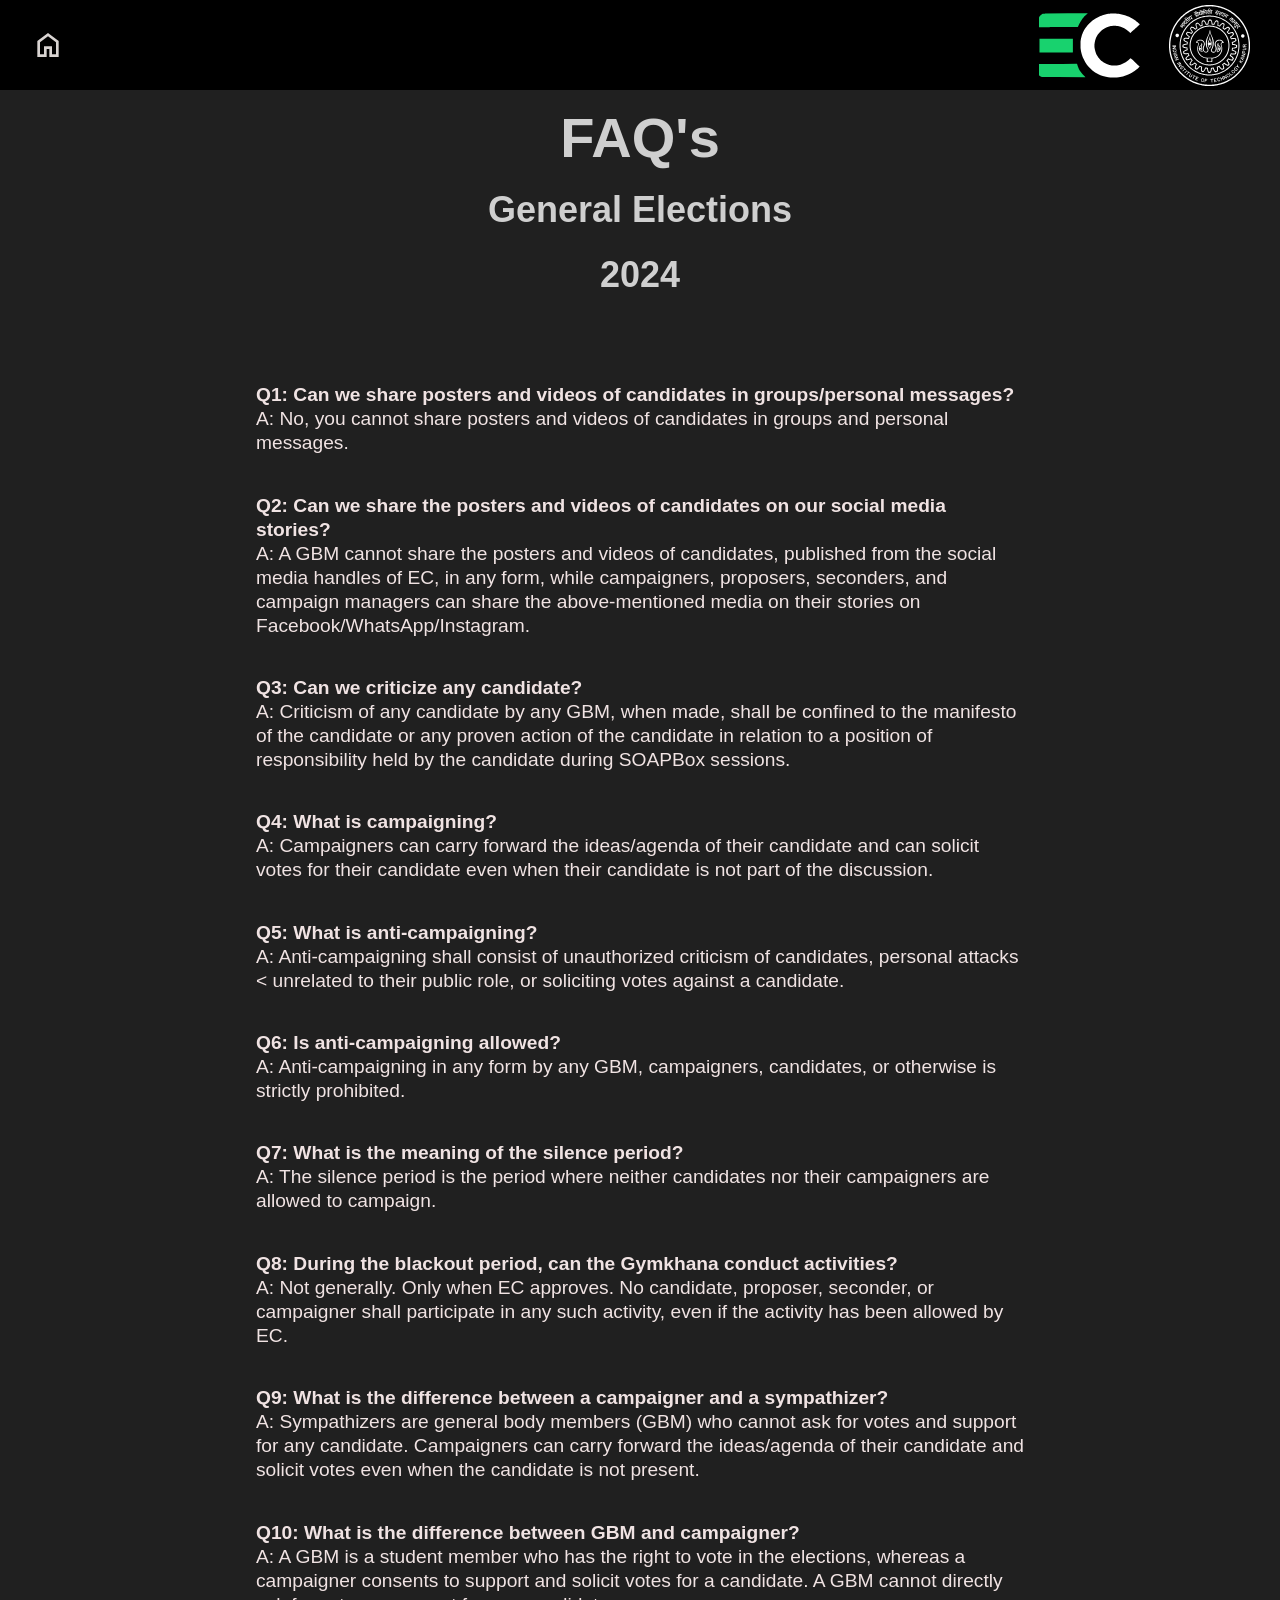
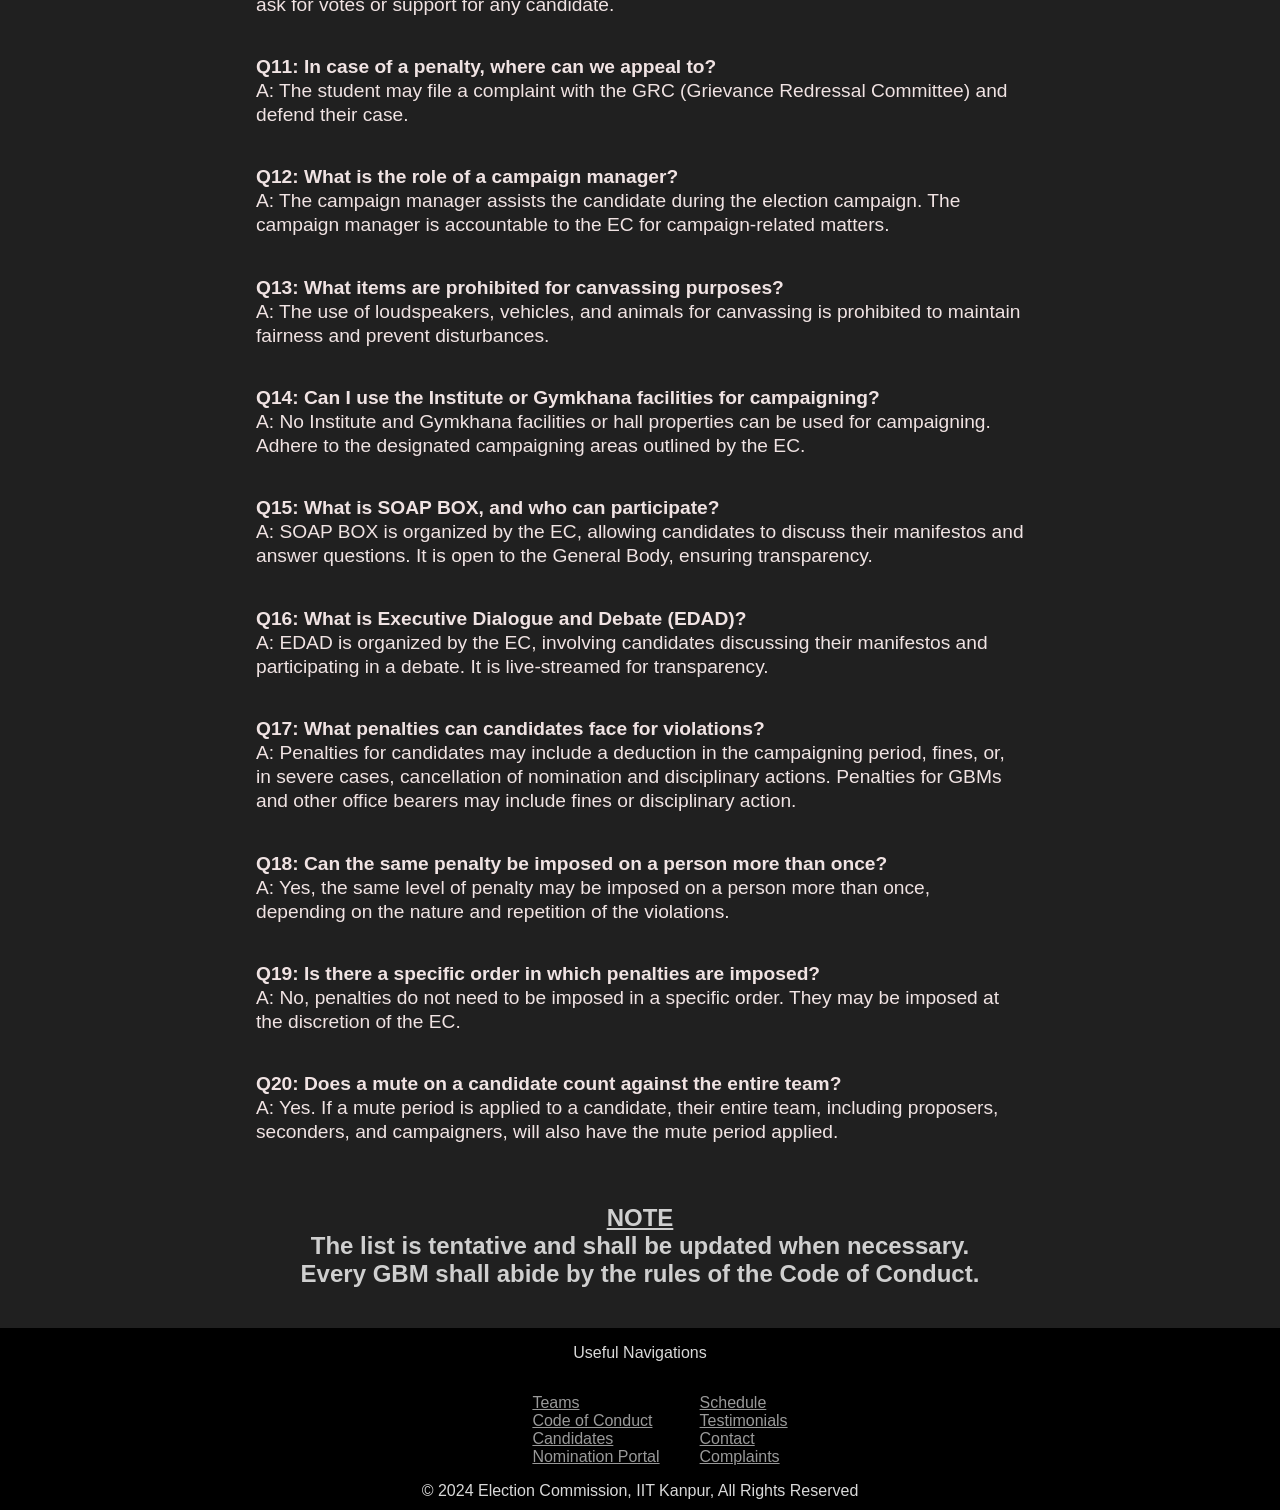
==== faqs.html @ 20350db9 "Feature: Implement FAQ page" ====
<!DOCTYPE html>
<html lang="en">
  <head>
    <meta charset="UTF-8" />
    <meta name="viewport" content="width=device-width, initial-scale=1.0" />
    <title>Schedule</title>
    <link
      rel="shortcut icon"
      href="assets/images/faqs/faqs.svg"
      type="image/x-icon"
    />
    <link rel="stylesheet" href="assets/css/faq_style.css" />
    <link rel="stylesheet" href="assets/css/faqsstyle.css" />
    <link rel="stylesheet" href="assets/css/footer_faq.css" />
  </head>

  <body>
    <section style="display: flex">
      <div>
        <a href="https://eciitk.com/" target="_blank" class="home-logo">
          <img src="assets/images/faqs/home.svg" alt="Home" />
        </a>
      </div>
      <div class="logoDiv">
        <a href="/" target="_blank" class="logoHref">
          <img
            src="assets/images/faqs/ec-logo.svg"
            alt="EC Logo"
            class="logo"
          />
          <img
            src="assets/images/faqs/iitk-logo.svg"
            alt="IITK Logo"
            class="logo"
          />
        </a>
      </div>
    </section>
    <main id="mainContent">
      <section>
        <h1 style="text-align: center; font-size: 3.5rem; margin: 15px">
          FAQ's <br />
          <span style="font-size: 2.25rem"
            >General Elections <br />
            2024 <br
          /></span>
        </h1>

        <div class="faq">
          <div>
            <p>
              <b
                >Q1: Can we share posters and videos of candidates in
                groups/personal messages?</b
              >
              <br />
              A: No, you cannot share posters and videos of candidates in groups
              and personal messages.
            </p>
          </div>
          <div>
            <p>
              <b
                >Q2: Can we share the posters and videos of candidates on our
                social media stories?</b
              >
              <br />
              A: A GBM cannot share the posters and videos of candidates,
              published from the social media handles of EC, in any form, while
              campaigners, proposers, seconders, and campaign managers can share
              the above-mentioned media on their stories on
              Facebook/WhatsApp/Instagram.
            </p>
          </div>
          <div>
            <p>
              <b>Q3: Can we criticize any candidate?</b> <br />
              A: Criticism of any candidate by any GBM, when made, shall be
              confined to the manifesto of the candidate or any proven action of
              the candidate in relation to a position of responsibility held by
              the candidate during SOAPBox sessions.
            </p>
          </div>
          <div>
            <p>
              <b>Q4: What is campaigning?</b> <br />
              A: Campaigners can carry forward the ideas/agenda of their
              candidate and can solicit votes for their candidate even when
              their candidate is not part of the discussion.
            </p>
          </div>
          <div>
            <p>
              <b>Q5: What is anti-campaigning?</b> <br />
              A: Anti-campaigning shall consist of unauthorized criticism of
              candidates, personal attacks < unrelated to their public role, or
              soliciting votes against a candidate.
            </p>
          </div>
          <div>
            <p>
              <b>Q6: Is anti-campaigning allowed?</b> <br />
              A: Anti-campaigning in any form by any GBM, campaigners,
              candidates, or otherwise is strictly prohibited.
            </p>
          </div>
          <div>
            <p>
              <b>Q7: What is the meaning of the silence period?</b> <br />
              A: The silence period is the period where neither candidates nor
              their campaigners are allowed to campaign.
            </p>
          </div>
          <div>
            <p>
              <b
                >Q8: During the blackout period, can the Gymkhana conduct
                activities?</b
              >
              <br />
              A: Not generally. Only when EC approves. No candidate, proposer,
              seconder, or campaigner shall participate in any such activity,
              even if the activity has been allowed by EC.
            </p>
          </div>
          <div>
            <p>
              <b
                >Q9: What is the difference between a campaigner and a
                sympathizer?</b
              >
              <br />
              A: Sympathizers are general body members (GBM) who cannot ask for
              votes and support for any candidate. Campaigners can carry forward
              the ideas/agenda of their candidate and solicit votes even when
              the candidate is not present.
            </p>
          </div>
          <div>
            <p>
              <b>Q10: What is the difference between GBM and campaigner?</b>
              <br />
              A: A GBM is a student member who has the right to vote in the
              elections, whereas a campaigner consents to support and solicit
              votes for a candidate. A GBM cannot directly ask for votes or
              support for any candidate.
            </p>
          </div>
          <div>
            <p>
              <b>Q11: In case of a penalty, where can we appeal to?</b> <br />
              A: The student may file a complaint with the GRC (Grievance
              Redressal Committee) and defend their case.
            </p>
          </div>
          <div>
            <p>
              <b>Q12: What is the role of a campaign manager?</b> <br />
              A: The campaign manager assists the candidate during the election
              campaign. The campaign manager is accountable to the EC for
              campaign-related matters.
            </p>
          </div>
          <div>
            <p>
              <b>Q13: What items are prohibited for canvassing purposes?</b>
              <br />
              A: The use of loudspeakers, vehicles, and animals for canvassing
              is prohibited to maintain fairness and prevent disturbances.
            </p>
          </div>
          <div>
            <p>
              <b
                >Q14: Can I use the Institute or Gymkhana facilities for
                campaigning?</b
              >
              <br />
              A: No Institute and Gymkhana facilities or hall properties can be
              used for campaigning. Adhere to the designated campaigning areas
              outlined by the EC.
            </p>
          </div>
          <div>
            <p>
              <b>Q15: What is SOAP BOX, and who can participate?</b> <br />
              A: SOAP BOX is organized by the EC, allowing candidates to discuss
              their manifestos and answer questions. It is open to the General
              Body, ensuring transparency.
            </p>
          </div>
          <div>
            <p>
              <b>Q16: What is Executive Dialogue and Debate (EDAD)?</b> <br />
              A: EDAD is organized by the EC, involving candidates discussing
              their manifestos and participating in a debate. It is
              live-streamed for transparency.
            </p>
          </div>
          <div>
            <p>
              <b>Q17: What penalties can candidates face for violations?</b>
              <br />
              A: Penalties for candidates may include a deduction in the
              campaigning period, fines, or, in severe cases, cancellation of
              nomination and disciplinary actions. Penalties for GBMs and other
              office bearers may include fines or disciplinary action.
            </p>
          </div>
          <div>
            <p>
              <b
                >Q18: Can the same penalty be imposed on a person more than
                once?</b
              >
              <br />
              A: Yes, the same level of penalty may be imposed on a person more
              than once, depending on the nature and repetition of the
              violations.
            </p>
          </div>
          <div>
            <p>
              <b
                >Q19: Is there a specific order in which penalties are
                imposed?</b
              >
              <br />
              A: No, penalties do not need to be imposed in a specific order.
              They may be imposed at the discretion of the EC.
            </p>
          </div>
          <div>
            <p>
              <b
                >Q20: Does a mute on a candidate count against the entire
                team?</b
              >
              <br />
              A: Yes. If a mute period is applied to a candidate, their entire
              team, including proposers, seconders, and campaigners, will also
              have the mute period applied.
            </p>
          </div>
        </div>

        <h5 style="text-align: center">
          <span style="font-weight: bolder"><u>NOTE</u></span> <br />
          The list is tentative and shall be updated when necessary. <br />
          Every GBM shall abide by the rules of the Code of Conduct.
        </h5>
      </section>
    </main>
    <div class="footer">
      <p>Useful Navigations</p>
      <div style="display: flex; justify-content: space-around" class="links">
        <div>
          <ul>
            <li><a href="/#team">Teams</a></li>
            <li><a href="coc.html">Code of Conduct</a></li>
            <li><a href="/#executives">Candidates</a></li>
            <li>
              <a href="https://nominations.eciitk.com/">Nomination Portal</a>
            </li>
          </ul>
        </div>
        <div>
          <ul>
            <li><a href="schedule.html">Schedule</a></li>
            <li><a href="/#testimonials">Testimonials</a></li>
            <li><a href="/#footer">Contact</a></li>
            <li><a href="https://complaints.eciitk.com/">Complaints</a></li>
          </ul>
        </div>
      </div>
      <div class="copyright">
        &copy; 2024 Election Commission, IIT Kanpur, All Rights Reserved
      </div>
    </div>
  </body>
  <script src="script.js"></script>
</html>
---- assets/css/faq_style.css ----
:root {
    font-size: 16px;
    font-family: Verdana, Geneva, Tahoma, sans-serif;
    --bg--primary: #D9D4D2;
    --bg--secondary: #0D0D0D;
    --transition--speed: 600ms;
}

body {
    color: rgb(219, 193, 193);
    background-color: #202020;
    margin: 0;
    padding: 0;
}

body a {
    text-decoration: none;
}

body::-webkit-scrollbar {
    width: 0.5rem;
}

body::-webkit-scrollbar-track {
    background: #D9D9D9;
}

body::-webkit-scrollbar-thumb {
    background: #6f6666;
}

main {
    display: flex;
    flex-direction: column;
}

.home-logo {
        display: flex;
        top: 0;
        position: sticky;
        align-items: center;
        justify-content: flex-end;
        width: 100%;
        background-color: #000;
        z-index: 1;
        opacity: 1;
        height: 10vh;
        padding-left: 1rem;
}

.logoDiv {
    display: flex;
    top: 0;
    position: sticky;
    align-items: center;
    justify-content: flex-end;
    width: 100%;
    background-color: #000;
    margin-left: 1rem;
    z-index: 1;
    opacity: 1;
    height: 10vh;
}

.logo {
    align-items: center;
    justify-content: center;
    height: 100%;
    padding-left: 1.5rem;
}

.logoHref {
    margin-right: 2.5%;
    align-items: center;
    justify-content: center;
    height: 90%;
    text-decoration: none;
}

.bodyContent {
    margin-top: 4rem;
}

#mainContent h1 {
    font-size: 4rem;
    opacity: 0.95;
}

#mainContent h2 {
    font-size: 3rem;
    opacity: 0.95;
}

#mainContent h3 {
    font-size: 2rem;
    opacity: 0.95;
}

#mainContent h5 {
    font-size: 1.5rem;
    opacity: 0.95;
}

#mainContent p {
    font-size: 1.2rem;
    line-height: 1.5rem;
    color: #fceeee;
    opacity: 0.95;
}

#mainContent {
    background-size: cover;
    background-position: center;
    background-repeat: no-repeat;
    height: 100%;
    min-width: 80%;
    display: flex;
    z-index: -1;
    color: #D9D9D9;
}

#mainContent {
    justify-content: center;
}


.marginal {
    margin-left: 7rem;
}

.marginal ul li {
    margin: 0.8rem;
}

.marginal ol li {
    margin: 0.8rem;
}

.useful-links {
    display: flex;
    justify-content: space-around;
}

.indexTarget {
    text-decoration: none;
    color: #0D0D0D;
    opacity: 0.6;
    margin-left: 5%;
}

.indexTarget:hover {
    opacity: 1;
}




@media (max-width: 800px) {
    
    main {
        margin-left: 0;
    }

    #mainContent h1 {
        font-size: 2.75rem;
        margin-right: 5%;
        opacity: 0.95;
    }
    
    #mainContent h2 {
        font-size: 2rem;
        margin-right: 5%;
        opacity: 0.95;
    }
    
    #mainContent h3 {
        font-size: 1.5rem;
        margin-right: 5%;
        opacity: 0.95;
    }
    
    #mainContent h5 {
        margin-right: 5%;
        opacity: 0.95;
    }
    
    #mainContent p {
        font-size: 1rem;
        margin-right: 5%;
        color: #404040;
        opacity: 0.95;
    }

    .marginal {
        margin-left: 0;
    }

}
---- assets/css/faqsstyle.css ----
.faq {
    display: flex;
    flex-direction: column;
    align-items: center;
    justify-content: center;
    margin-top: 5%;
    width: 100%;
}

.faq div {
    display: flex;
    flex-direction: column;
    align-items: left;
    justify-content: left;
    width: 60%;
}

#menuToggle {
    display: none;
}

@media (max-width: 800px) {
    

    .navbar {
        display: none;
    }

    .logoDiv {
        position: relative;
        z-index: 2;
    }

    main {
        margin-left: 0;
    }

    #menuToggle {
        display: block;
        position: absolute;
        top: 3.2%;
        left: 3.2%;
        z-index: 3;
    }
    
    #menuToggle input {
        display: block;
        width: 40px;
        height: 32px;
        position: absolute;
        top: -7px;
        left: -5px;
        cursor: pointer;
        opacity: 0;
        z-index: 2;
    }
    
    #menuToggle span {
        display: block;
        width: 33px;
        height: 4px;
        margin-bottom: 5px;
        position: relative;
        background: #cdcdcd;
        border-radius: 3px;
        z-index: 1;
        transform-origin: 4px 0px;
        transition: transform 0.5s cubic-bezier(0.77,0.2,0.05,1.0),
                    background 0.5s cubic-bezier(0.77,0.2,0.05,1.0),
                    opacity 0.55s ease;
    }
    
    #menu {
        position: absolute;
        width: 300px;
        margin: -100px 0 0 -50px;
        padding: 50px;
        padding-top: 125px;
        background: #ededed;
        list-style-type: none;
        transform-origin: 0% 0%;
        transform: translate(-100%, 0);
        transition: transform 0.5s cubic-bezier(0.77,0.2,0.05,1.0);
        min-height: 50vh;
    }

    #menu a li img {
        fill: #0D0D0D;
    }

    #menu li {
        padding: 10px 0;
        font-size: 22px;
    }

    #menu a li {
        text-decoration: none;
        color: #0D0D0D;
        transition: 600ms ease;
        display: flex;
        align-items: center;
        font-size: 1rem;
    }

    #menu a li:hover {
        opacity: 1;
        transition: 600ms ease;
    }
    
    #menuToggle input:checked ~ ul {
        transform: none;
    }
}
---- assets/css/footer_faq.css ----
.footer {
    display: flex;
    flex-direction: column;
    align-items: center;
    justify-content: center;
    background-color: #000;
    color: #D9D9D9;
    height: auto;
    width: 100%;
    bottom: 0;
    z-index: 1;
    padding: 0, 20px;
    padding-bottom: 10px;
}

.footer-construction {
    display: flex;
    flex-direction: column;
    align-items: center;
    justify-content: center;
    background-color: #000;
    color: #D9D9D9;
    height: auto;
    position: fixed;
    width: 100%;
    bottom: 0;
    z-index: 1;
    padding: 0, 20px;
    padding-bottom: 10px;
}

.footer ul {
    list-style: none;
}

a:hover {
    opacity: 1;
}

.footer a {
    text-decoration: underline;
    color: white;
    opacity: 0.6;
    transition: 400ms ease;
}

.footer a:hover {
    opacity: 1;
    transition: 400ms ease;
}

.footer-construction ul {
    list-style: none;
}

.footer-construction a {
    text-decoration: underline;
    color: white;
    opacity: 0.6;
    transition: 400ms ease;
}

.footer-construction a:hover {
    opacity: 1;
    transition: 400ms ease;
}

@media screen and (max-width: 800px){
    .footer {
        padding-bottom: 10px;
    }

    .footer-construction {
        padding-bottom: 10px;
    }

    .links {
        display: flex;
        width: 90%;
        align-items: center;
        justify-content: center;
        margin-right: 10%;
    }

    .copyright {
        margin-left: 5%;
    }
}
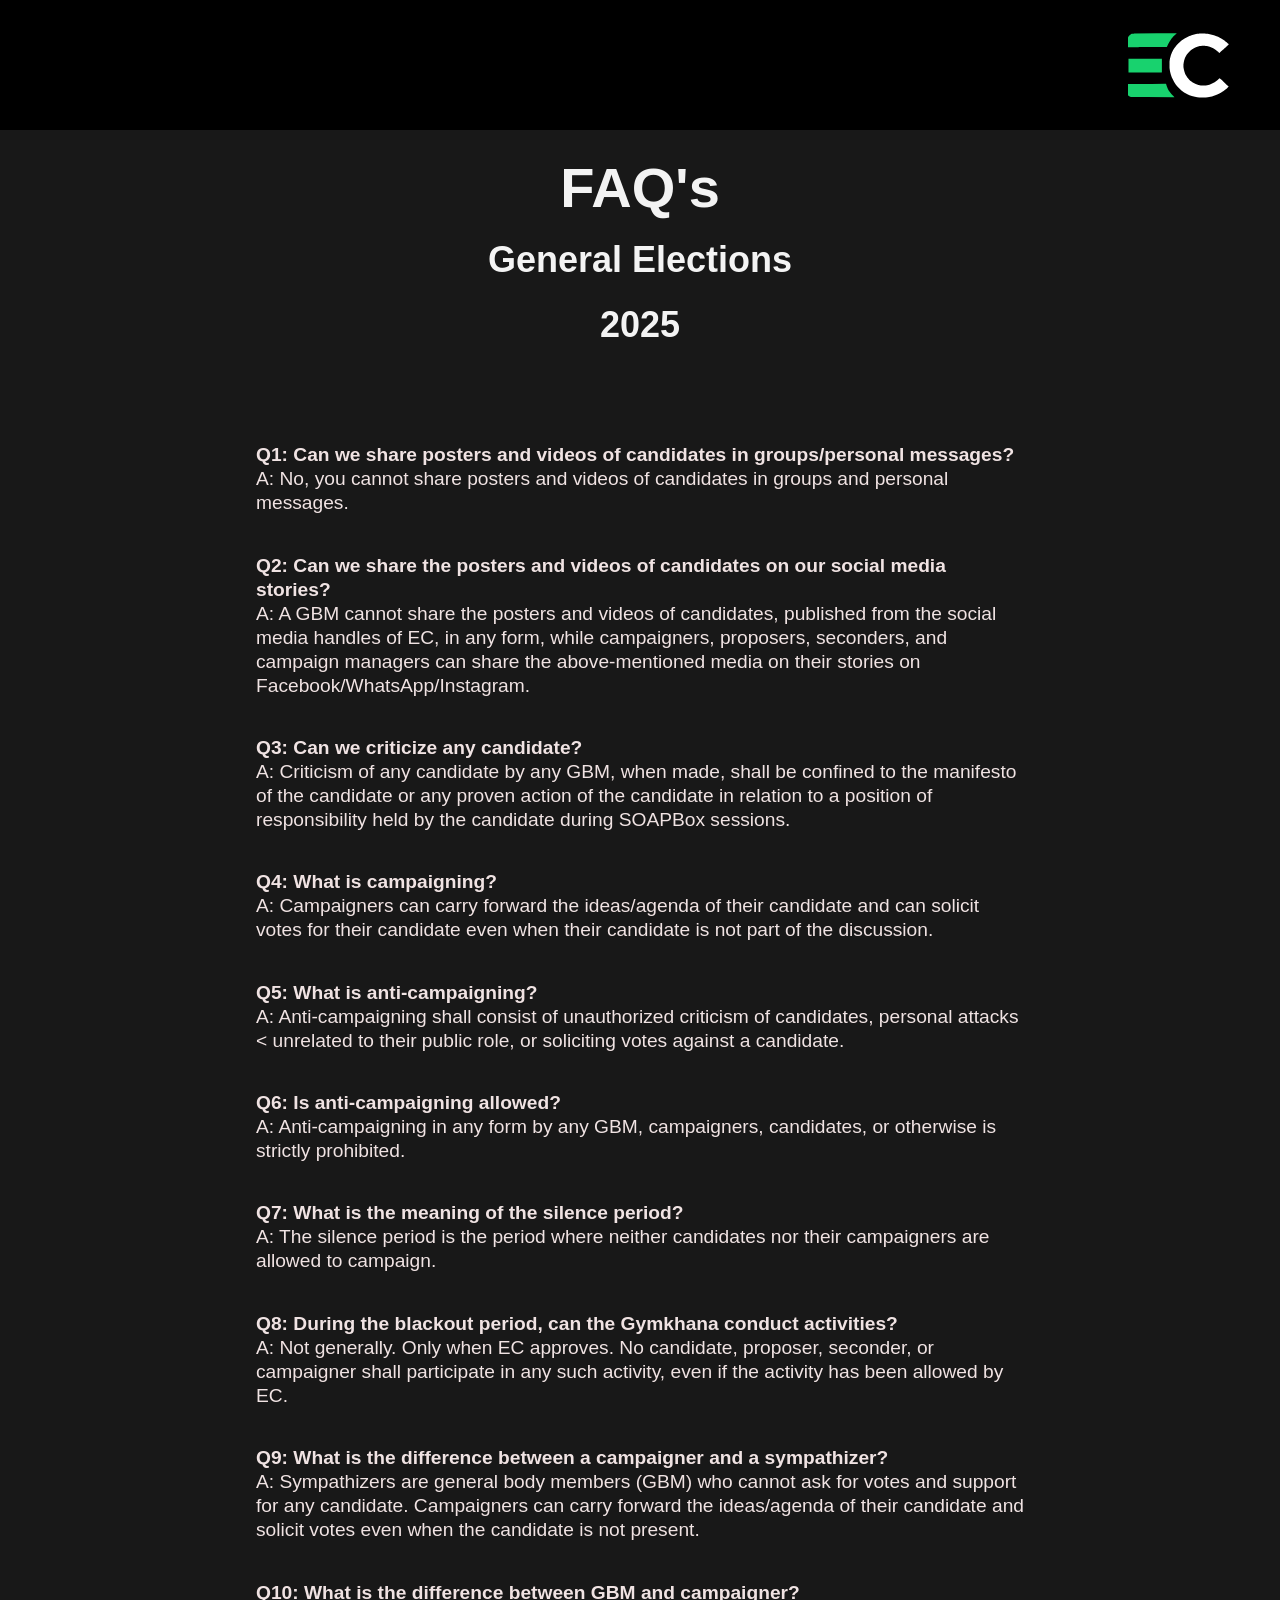
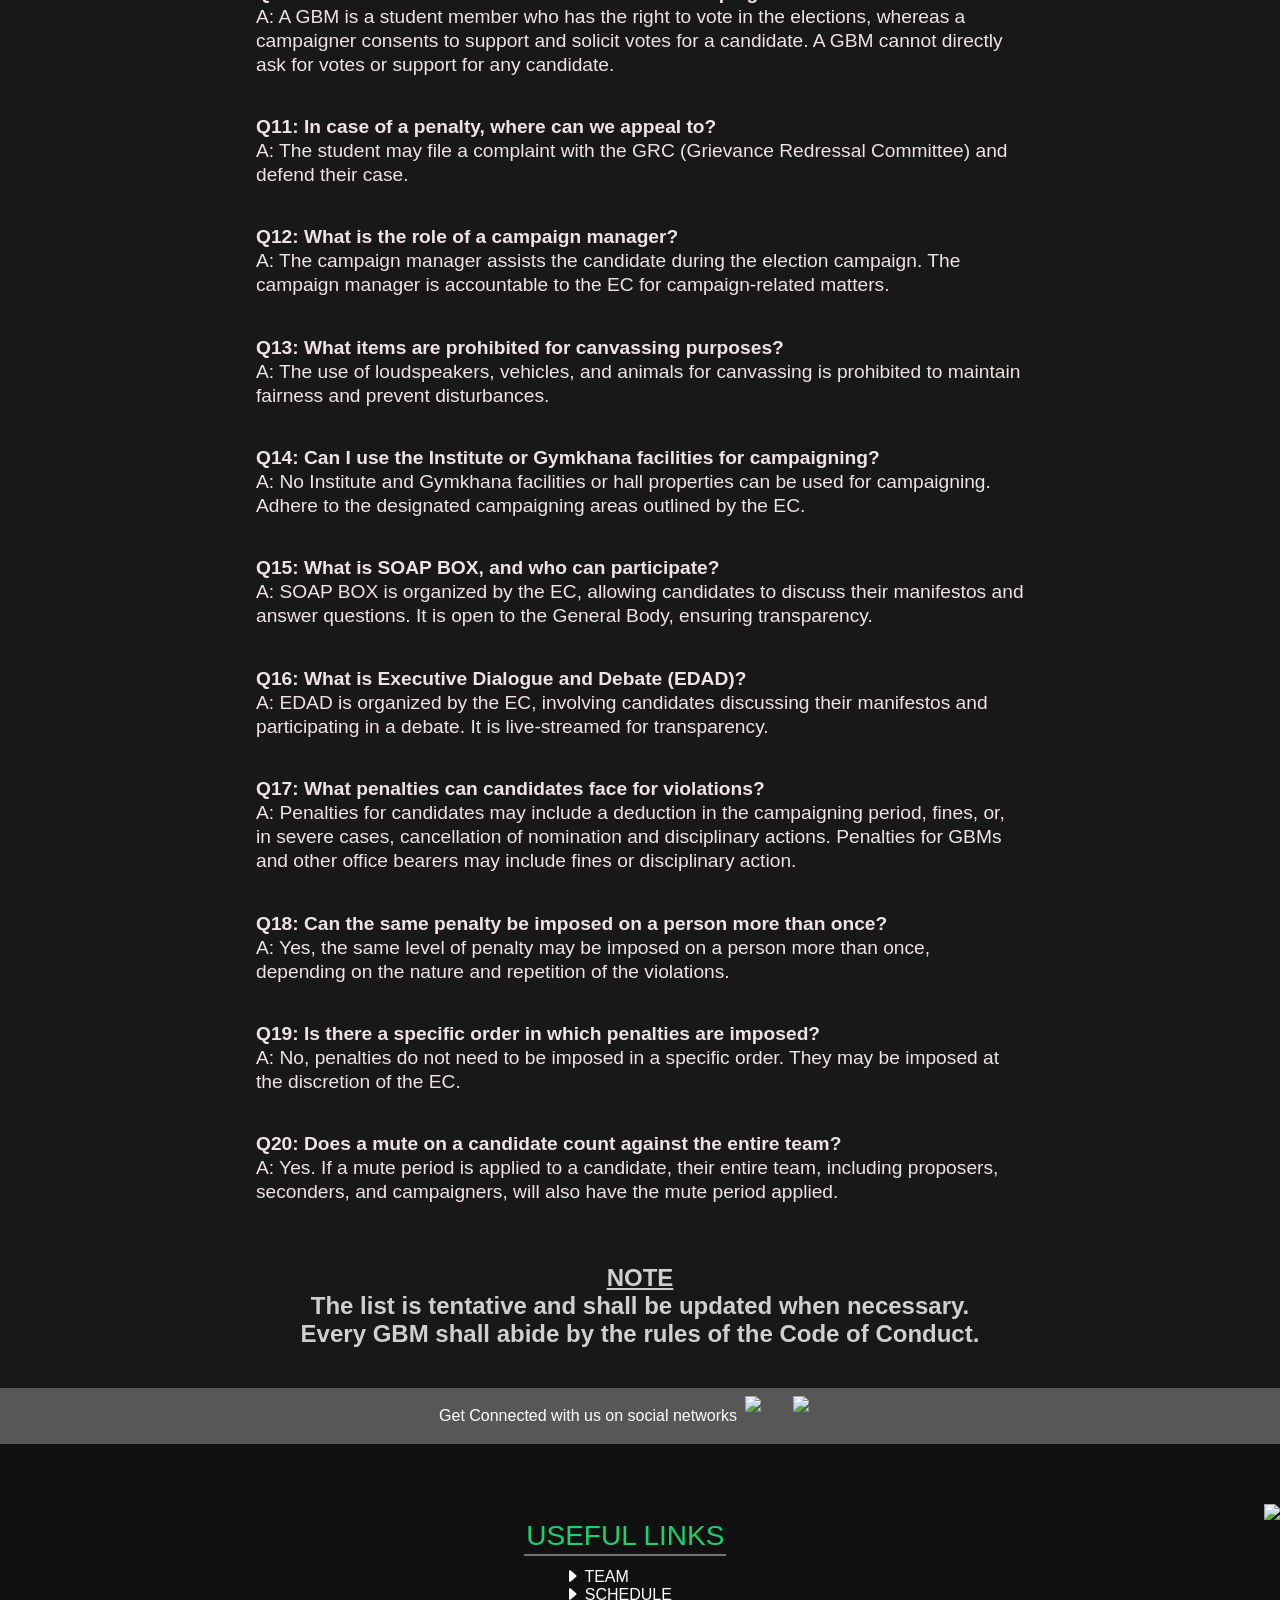
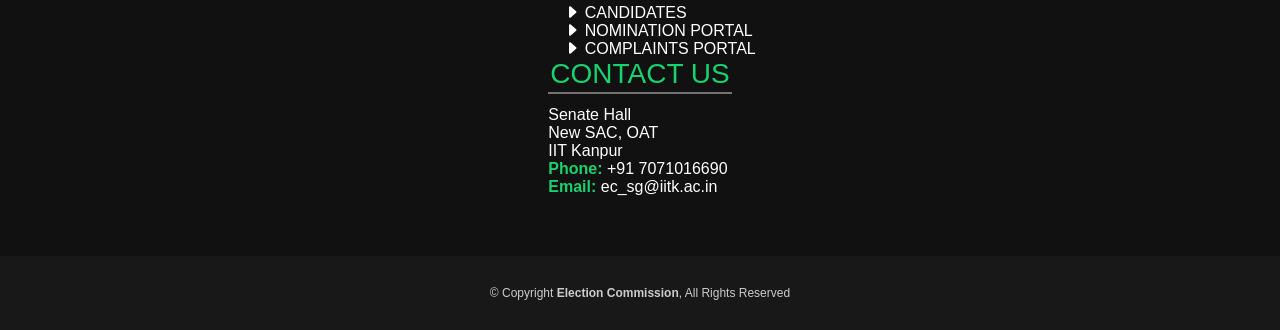
==== commit d5f6e091: "final changes" ====
--- a/faqs.html
+++ b/faqs.html
@@ -9,27 +9,38 @@
       href="assets/images/faqs/faqs.svg"
       type="image/x-icon"
     />
+    
+
+
+    <link href="assets/vendor/bootstrap/css/bootstrap.min.css" rel="stylesheet" />
+    <link href="assets/vendor/font-awesome/css/font-awesome.min.css" rel="stylesheet" />
+    <link href="https://cdn.jsdelivr.net/npm/bootstrap-icons@1.10.2/font/bootstrap-icons.css" rel="stylesheet" />
+    <link href="assets/vendor/swiper-bundle/css/swiper-bundle.min.css" rel="stylesheet" />
+    <link href="assets/vendor/aos/css/aos.css" rel="stylesheet" />
+
+
     <link rel="stylesheet" href="assets/css/faq_style.css" />
     <link rel="stylesheet" href="assets/css/faqsstyle.css" />
     <link rel="stylesheet" href="assets/css/footer_faq.css" />
+    <link rel="stylesheet" href="assets\\css\\candidates.css">
   </head>
 
   <body>
-    <section style="display: flex">
-      <div>
-        <a href="https://eciitk.com/" target="_blank" class="home-logo">
-          <img src="assets/images/faqs/home.svg" alt="Home" />
+    <section style="display: flex;">
+      <!-- <div class = logoDiv2>
+        <a href="index.html"  class="home-logo">
+          <img src="assets/images/faqs/ec-logo.svg" alt="Home" />
         </a>
-      </div>
+      </div> -->
       <div class="logoDiv">
-        <a href="/" target="_blank" class="logoHref">
-          <img
+        <a href="index.html" class="logoHref">
+          <!-- <img
             src="assets/images/faqs/ec-logo.svg"
             alt="EC Logo"
             class="logo"
-          />
+          /> -->
           <img
-            src="assets/images/faqs/iitk-logo.svg"
+            src="assets/images/faqs/ec-logo.svg"
             alt="IITK Logo"
             class="logo"
           />
@@ -42,7 +53,7 @@
           FAQ's <br />
           <span style="font-size: 2.25rem"
             >General Elections <br />
-            2024 <br
+            2025 <br
           /></span>
         </h1>
 
@@ -251,32 +262,75 @@
         </h5>
       </section>
     </main>
-    <div class="footer">
-      <p>Useful Navigations</p>
-      <div style="display: flex; justify-content: space-around" class="links">
-        <div>
-          <ul>
-            <li><a href="/#team">Teams</a></li>
-            <li><a href="coc.html">Code of Conduct</a></li>
-            <li><a href="/#executives">Candidates</a></li>
-            <li>
-              <a href="https://nominations.eciitk.com/">Nomination Portal</a>
-            </li>
-          </ul>
-        </div>
-        <div>
-          <ul>
-            <li><a href="schedule.html">Schedule</a></li>
-            <li><a href="/#testimonials">Testimonials</a></li>
-            <li><a href="/#footer">Contact</a></li>
-            <li><a href="https://complaints.eciitk.com/">Complaints</a></li>
-          </ul>
-        </div>
-      </div>
-      <div class="copyright">
-        &copy; 2024 Election Commission, IIT Kanpur, All Rights Reserved
-      </div>
-    </div>
+
+
+
+
+
+
+
+
+
+
+    <footer id="footer">
+      <div class="social-links">
+          <div>
+              <p>Get Connected with us on social networks</p>
+              <a href="https://www.instagram.com/ec_iitk/" target="_blank"><img
+                      src="assets/images/social_media/instagram.svg"></a>
+              <a href="https://www.facebook.com/election.commission.iitk/" target="_blank"><img
+                      src="assets/images/social_media/facebook.svg"></a>
+          </div>
+      </div>
+      <div class="footer-top">
+          <div class="container">
+              <div class="row footer-row">
+                  <div class="col-lg-3 col-sm-6 footer-logo text-center">
+                      <a href="index.html"><img src="assets/images/logo/logo_cropped.png"
+                              style="position: relative" /></a>
+                  </div>
+
+                  <div class="col-lg-3 col-sm-6 footer-links">
+                      <div class="useful-link">
+                          <h3>Useful Links</h3>
+                          <ul>
+                              <li><a href="index.html#team" class="scroll-to"><i class="bi bi-caret-right-fill"></i> TEAM</a>
+                              </li>
+                              <li><a href="https://drive.google.com/file/d/1OVIUeo6vhRWjH8KgC1-cMk33GgcxCLG_/view"><i class="bi bi-caret-right-fill"></i> SCHEDULE</a></li>
+                              <li><a href="index.html#executives" class="scroll-to"><i class="bi bi-caret-right-fill"></i>
+                                      CANDIDATES</a></li>
+                              <li><a href="https://nominations.eciitk.com/" target="_blank"><i
+                                          class="bi bi-caret-right-fill"></i> NOMINATION PORTAL</a></li>
+                              <li><a href="https://complaints.eciitk.com/" target="_blank"><i
+                                          class="bi bi-caret-right-fill"></i> COMPLAINTS PORTAL</a></li>
+                              <!-- <li><a href="faqs.html" target="_blank" class="bi bi-caret-right-fill">FAQs</a></li> -->
+                          </ul>
+                      </div>
+                  </div>
+
+                  <div class="col-lg-3 col-sm-6 footer-contact">
+                      <div class="contact-us">
+                          <h3>Contact Us</h3>
+                          <p style="position: relative">
+                              Senate Hall <br />
+                              New SAC, OAT<br />
+                              IIT Kanpur <br />
+                              <strong style="color: #18d26e">Phone:</strong>
+                              <a style="color: #ffffff" href="tel:+917071016690">+91 7071016690</a><br />
+                              <strong style="color: #18d26e">Email:</strong>
+                              <a style="color: #ffffff" href="mailto:ec_sg@iitk.ac.in">ec_sg@iitk.ac.in</a><br />
+                          </p>
+                      </div>
+                  </div>
+              </div>
+          </div>
+      </div>
+
+      <div class="container">
+          <div class="copyright">&copy; Copyright <strong>Election Commission</strong>, All Rights Reserved</div>
+      </div>
+      </div>
+  </footer>
   </body>
   <script src="script.js"></script>
 </html>
--- a/assets/css/faq_style.css
+++ b/assets/css/faq_style.css
@@ -1,6 +1,6 @@
 :root {
     font-size: 16px;
-    font-family: Verdana, Geneva, Tahoma, sans-serif;
+    font-family: 'Montserrat', sans-serif;
     --bg--primary: #D9D4D2;
     --bg--secondary: #0D0D0D;
     --transition--speed: 600ms;
@@ -56,11 +56,13 @@
     justify-content: flex-end;
     width: 100%;
     background-color: #000;
-    margin-left: 1rem;
+    /* margin-left: 1rem; */
     z-index: 1;
     opacity: 1;
     height: 10vh;
-}
+    padding: 20px;
+}
+
 
 .logo {
     align-items: center;
